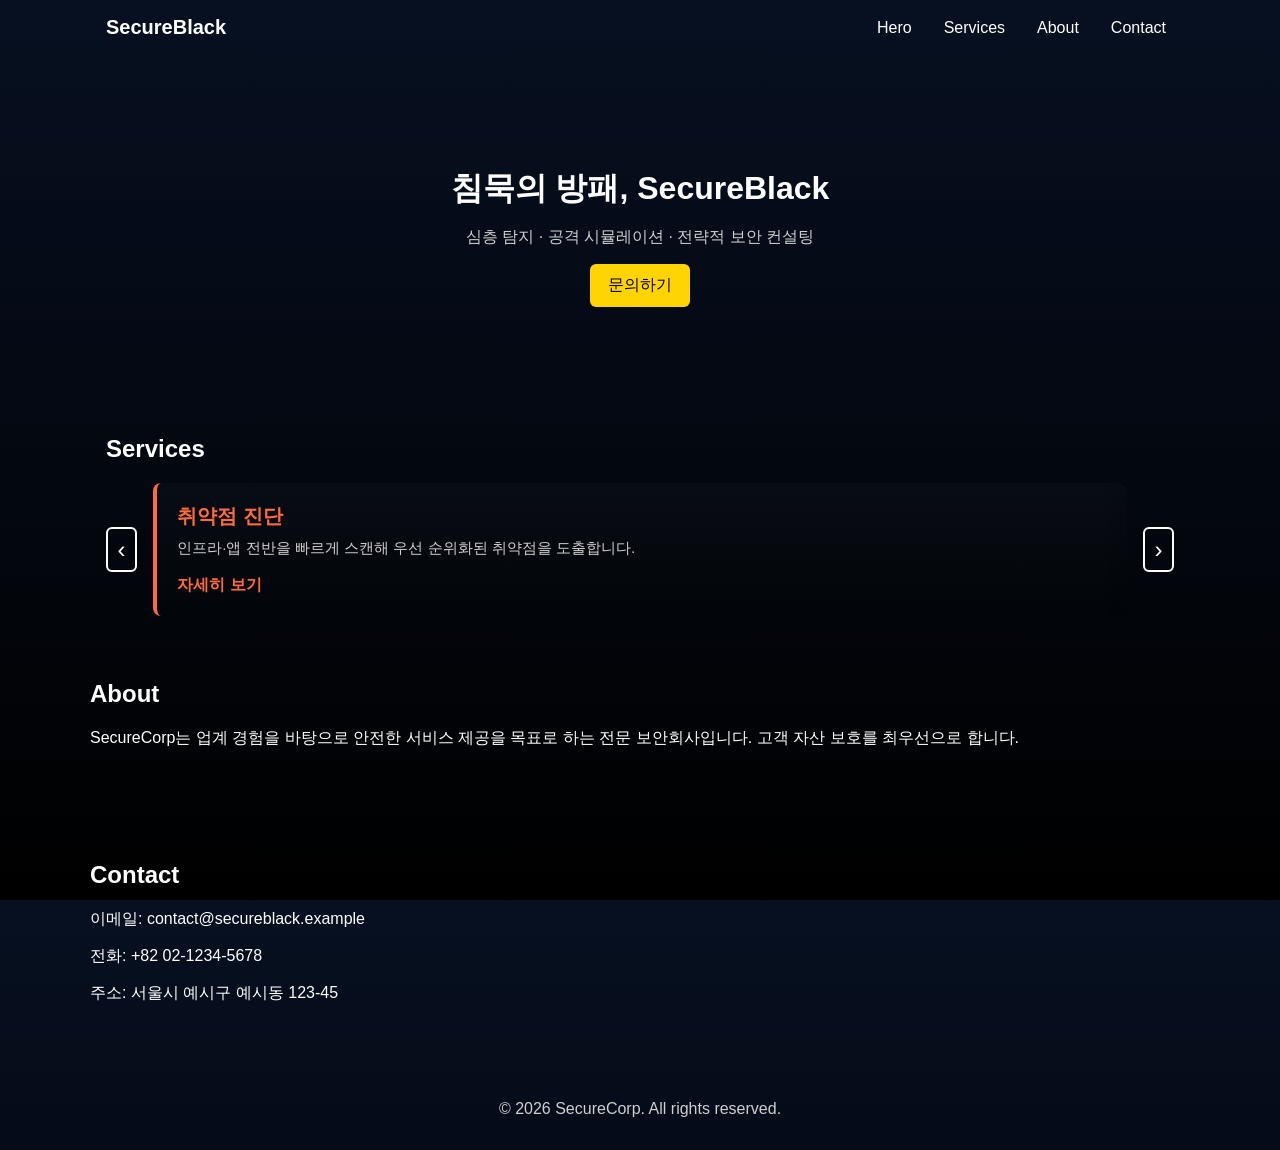
==== index.html @ bcd44a54 "plan agent 기능 활용" ====
<!doctype html>
<html lang="ko">
  <head>
  <meta charset="utf-8" />
  <meta name="viewport" content="width=device-width,initial-scale=1" />
  <title>SecureBlack - 보안 전문 회사</title>
  <link rel="stylesheet" href="style.css">
</head>
<body>
  <header class="site-header">
    <div class="container nav-row">
      <a href="index.html#hero" class="logo">SecureBlack</a>
      <button id="nav-toggle" class="nav-toggle" aria-label="메뉴 열기" aria-expanded="false">☰</button>
      <nav id="site-nav" class="site-nav">
        <ul>
          <li><a href="#hero">Hero</a></li>
          <li><a href="#services">Services</a></li>
          <li><a href="#about">About</a></li>
          <li><a href="#contact">Contact</a></li>
        </ul>
      </nav>
    </div>
  </header>

  <main>
    <section id="hero" class="hero">
      <div class="container">
        <h1>침묵의 방패, SecureBlack</h1>
        <p class="lead">심층 탐지 · 공격 시뮬레이션 · 전략적 보안 컨설팅</p>
        <a class="btn primary" href="#contact">문의하기</a>
      </div>
    </section>

    <section id="services" class="services container">
      <h2>Services</h2>
      <div class="carousel">
        <button class="carousel-btn carousel-prev" aria-label="이전 서비스">‹</button>
        <div class="carousel-track">
          <div class="cards-inner">
            <article class="card card--vuln">
              <h3>취약점 진단</h3>
              <p>인프라·앱 전반을 빠르게 스캔해 우선 순위화된 취약점을 도출합니다.</p>
              <a href="vuln.html" class="detail">자세히 보기</a>
            </article>

            <article class="card card--pentest">
              <h3>모의해킹</h3>
              <p>공격 시나리오 기반의 침투 검증으로 방어선을 시험합니다.</p>
              <a href="pentest.html" class="detail">자세히 보기</a>
            </article>

            <article class="card card--consult">
              <h3>보안 컨설팅</h3>
              <p>비즈니스 맞춤형 보안 전략과 실행 계획을 설계합니다.</p>
              <a href="consult.html" class="detail">자세히 보기</a>
            </article>
          </div>
        </div>
        <button class="carousel-btn carousel-next" aria-label="다음 서비스">›</button>
      </div>
    </section>

    <section id="about" class="about container">
      <h2>About</h2>
      <p>SecureCorp는 업계 경험을 바탕으로 안전한 서비스 제공을 목표로 하는 전문 보안회사입니다. 고객 자산 보호를 최우선으로 합니다.</p>
    </section>

    <section id="contact" class="contact container">
      <h2>Contact</h2>
      <p>이메일: contact@secureblack.example</p>
      <p>전화: +82 02-1234-5678</p>
      <p>주소: 서울시 예시구 예시동 123-45</p>
    </section>
  </main>

  <footer class="site-footer">
    <div class="container">© 2026 SecureCorp. All rights reserved.</div>
  </footer>

  <!-- Modal template -->
  <!-- modal removed: details are on separate pages -->

  <script src="script.js"></script>
</body>
</html>
---- style.css ----
:root{
  /* High-contrast palette */
  --bg:#000000;        /* page background */
  --card:#0b0b0b;      /* card / panel background */
  --muted:#cfcfcf;     /* secondary text (light gray) */
  --accent:#ffd400;    /* vivid yellow accent for CTAs */
  --accent-2:#00e5ff;  /* vivid cyan for links */
  --text:#ffffff;      /* primary text (white) */
  --vuln:#ff6b3d;      /* orange for vuln */
  --pentest:#ff3b7f;   /* pink/magenta for pentest */
  --consult:#7aff5a;   /* lime for consult */
}
*{box-sizing:border-box}
html,body{height:100%;margin:0;font-family:Inter,Segoe UI,Helvetica,Arial,sans-serif;background:linear-gradient(180deg,#071021 0%,var(--bg) 100%);color:var(--text);}
.container{max-width:1100px;margin:0 auto;padding:1rem}

.site-header{background:transparent;position:sticky;top:0;z-index:40}
.nav-row{display:flex;align-items:center;gap:1rem;justify-content:space-between}
.logo{font-weight:700;font-size:1.25rem;color:var(--text);text-decoration:none}
.logo:visited{color:var(--text)}
.site-nav ul{list-style:none;margin:0;padding:0;display:flex;gap:1rem}
.site-nav a{color:var(--text);text-decoration:none;padding:.5rem}

.nav-toggle{display:none;background:transparent;border:0;color:var(--text);font-size:1.25rem}

.hero{padding:6rem 0;text-align:center}
.hero h1{font-size:2rem;margin:0 0 .5rem}
.lead{color:var(--muted);margin-bottom:1rem}
.btn{display:inline-block;padding:.7rem 1.1rem;border-radius:6px;text-decoration:none}
.btn.primary{background:var(--accent);color:#000}

.services h2,.about h2,.contact h2{margin-top:0}
.cards{display:grid;grid-template-columns:repeat(3,1fr);gap:1rem;margin-top:1rem}

/* Carousel: show single card with arrows */
.carousel{display:flex;align-items:center;gap:1rem;position:relative;margin-top:1rem}
.carousel-track{overflow:hidden;flex:1}
.cards-inner{display:flex;transition:transform .4s ease}
.cards-inner .card{min-width:100%;max-width:680px;margin:0 auto}
.carousel-btn{background:transparent;border:2px solid var(--text);color:var(--text);padding:.4rem .6rem;border-radius:6px;font-size:1.5rem;cursor:pointer}
.carousel-btn:focus{outline:3px solid var(--accent);}

/* Adjust card sizing and text for clarity */
.card{padding:1.5rem;border-radius:10px}
.card h3{font-size:1.25rem}
.card p{font-size:.95rem}
.card{background:linear-gradient(180deg,rgba(255,255,255,0.02),rgba(0,0,0,0.06));padding:1.25rem;border-radius:8px;box-shadow:0 6px 18px rgba(3,8,15,0.4);transition:transform .18s ease,box-shadow .18s ease,background .18s ease;border-left:4px solid transparent}
.card h3{margin:0 0 .5rem}
.card p{color:var(--muted);margin:0 0 1rem}
.card .detail{color:var(--accent-2);text-decoration:none;font-weight:600}

/* Per-card accent colors (high-contrast) */
.card--vuln{border-left-color:var(--vuln)}
.card--vuln .detail{color:var(--vuln)}
.card--vuln h3{color:var(--vuln)}

.card--pentest{border-left-color:var(--pentest)}
.card--pentest .detail{color:var(--pentest)}
.card--pentest h3{color:var(--pentest)}

.card--consult{border-left-color:var(--consult)}
.card--consult .detail{color:var(--consult)}
.card--consult h3{color:var(--consult)}

/* Hover effect for cards */
.card:hover{transform:translateY(-8px);box-shadow:0 18px 40px rgba(3,8,15,0.6);background:linear-gradient(180deg,rgba(255,255,255,0.03),rgba(255,255,255,0.01))}

/* Hover glow using accent color */
.card--vuln:hover{box-shadow:0 18px 40px rgba(255,107,61,0.12),0 6px 18px rgba(0,0,0,0.6)}
.card--pentest:hover{box-shadow:0 18px 40px rgba(255,59,127,0.12),0 6px 18px rgba(0,0,0,0.6)}
.card--consult:hover{box-shadow:0 18px 40px rgba(122,255,90,0.12),0 6px 18px rgba(0,0,0,0.6)}

/* Modal */
.modal{position:fixed;inset:0;display:none;align-items:center;justify-content:center}
.modal[aria-hidden="false"]{display:flex}
.modal-backdrop{position:absolute;inset:0;background:rgba(0,0,0,0.6)}
.modal-panel{position:relative;background:var(--card);padding:1.25rem;border-radius:8px;max-width:720px;z-index:10;color:var(--text);box-shadow:0 10px 40px rgba(2,6,12,0.7)}
.modal-close{position:absolute;right:.5rem;top:.5rem;background:transparent;border:0;color:var(--muted);font-size:1.1rem}

.about,.contact{padding:3rem 0}
.site-footer{padding:1rem 0;text-align:center;color:var(--muted)}

/* Responsive */
@media (max-width:900px){
  .cards{grid-template-columns:repeat(2,1fr)}
  .cards-inner .card{max-width:560px}
}
@media (max-width:700px){
  .cards{grid-template-columns:1fr}
  .site-nav{position:absolute;right:1rem;top:64px;background:rgba(5,10,15,0.8);backdrop-filter:blur(6px);border-radius:8px;padding:.5rem;display:none}
  .site-nav.open{display:block}
  .site-nav ul{flex-direction:column}
  .nav-toggle{display:block}
  .container{padding:1rem}
  .hero{padding:4rem 0}
  .carousel-btn{padding:.35rem .5rem;font-size:1.25rem}
}
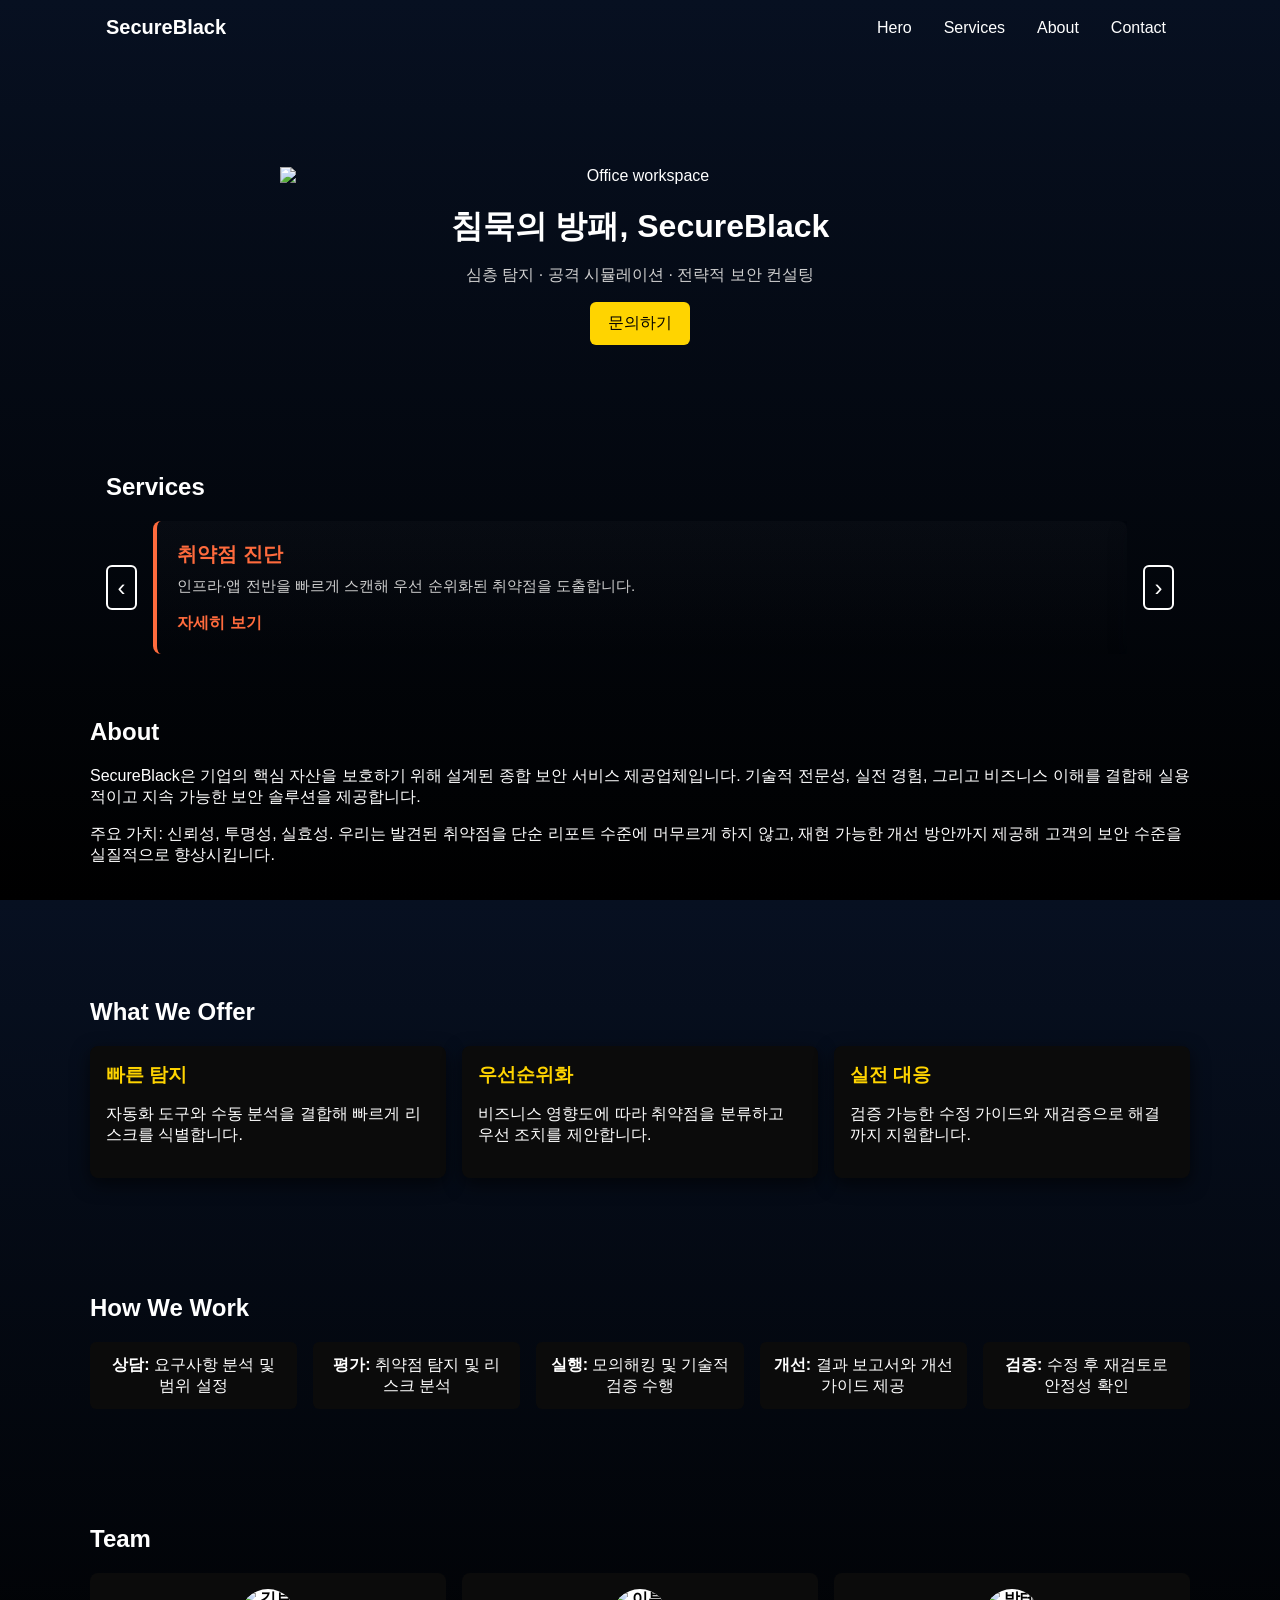
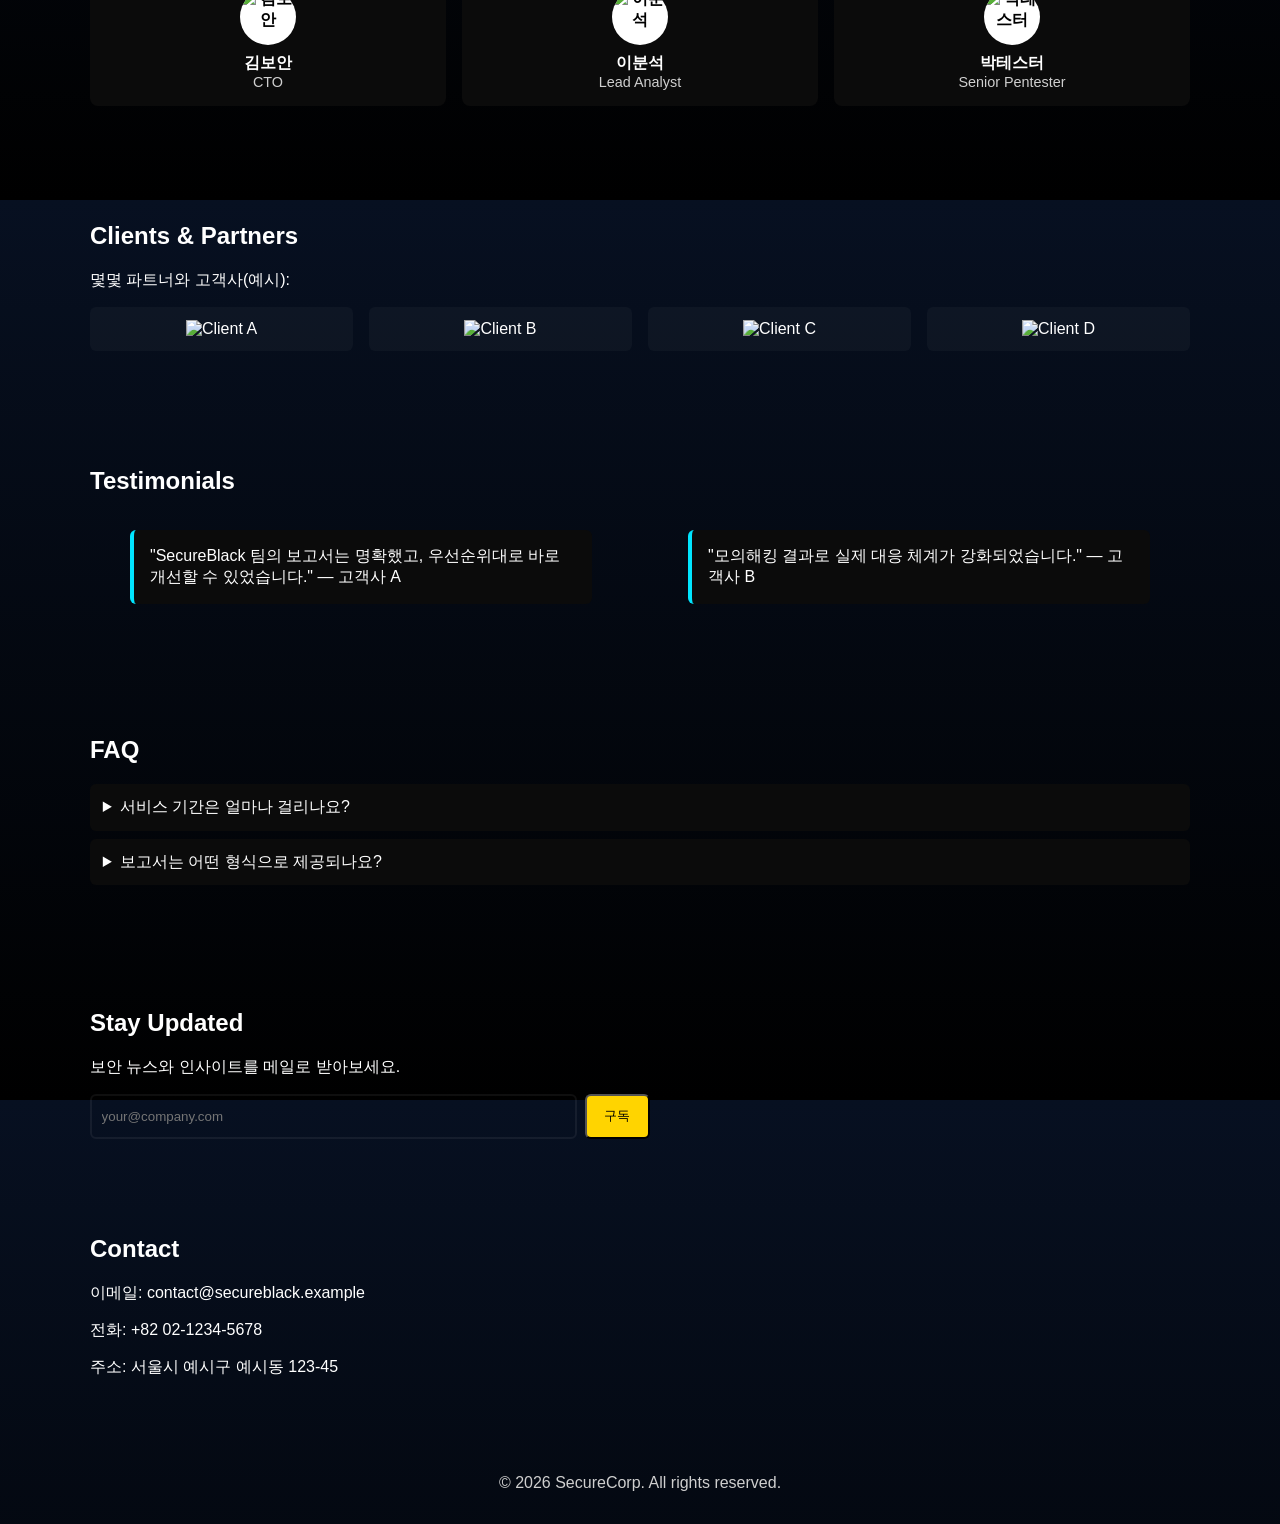
==== commit 30f39bb1: "디테일 추가 변경" ====
--- a/index.html
+++ b/index.html
@@ -25,6 +25,7 @@
   <main>
     <section id="hero" class="hero">
       <div class="container">
+        <img class="hero-illustration" src="https://images.unsplash.com/photo-1522071820081-009f0129c71c?auto=format&fit=crop&w=1200&q=80" alt="Office workspace" />
         <h1>침묵의 방패, SecureBlack</h1>
         <p class="lead">심층 탐지 · 공격 시뮬레이션 · 전략적 보안 컨설팅</p>
         <a class="btn primary" href="#contact">문의하기</a>
@@ -62,7 +63,86 @@
 
     <section id="about" class="about container">
       <h2>About</h2>
-      <p>SecureCorp는 업계 경험을 바탕으로 안전한 서비스 제공을 목표로 하는 전문 보안회사입니다. 고객 자산 보호를 최우선으로 합니다.</p>
+      <p>SecureBlack은 기업의 핵심 자산을 보호하기 위해 설계된 종합 보안 서비스 제공업체입니다. 기술적 전문성, 실전 경험, 그리고 비즈니스 이해를 결합해 실용적이고 지속 가능한 보안 솔루션을 제공합니다.</p>
+      <p>주요 가치: 신뢰성, 투명성, 실효성. 우리는 발견된 취약점을 단순 리포트 수준에 머무르게 하지 않고, 재현 가능한 개선 방안까지 제공해 고객의 보안 수준을 실질적으로 향상시킵니다.</p>
+    </section>
+
+    <section id="features" class="features container">
+      <h2>What We Offer</h2>
+      <div class="features-grid">
+        <div class="feature">
+          <h3>빠른 탐지</h3>
+          <p>자동화 도구와 수동 분석을 결합해 빠르게 리스크를 식별합니다.</p>
+        </div>
+        <div class="feature">
+          <h3>우선순위화</h3>
+          <p>비즈니스 영향도에 따라 취약점을 분류하고 우선 조치를 제안합니다.</p>
+        </div>
+        <div class="feature">
+          <h3>실전 대응</h3>
+          <p>검증 가능한 수정 가이드와 재검증으로 해결까지 지원합니다.</p>
+        </div>
+      </div>
+    </section>
+
+    <section id="process" class="process container">
+      <h2>How We Work</h2>
+      <ol class="process-steps">
+        <li><strong>상담:</strong> 요구사항 분석 및 범위 설정</li>
+        <li><strong>평가:</strong> 취약점 탐지 및 리스크 분석</li>
+        <li><strong>실행:</strong> 모의해킹 및 기술적 검증 수행</li>
+        <li><strong>개선:</strong> 결과 보고서와 개선 가이드 제공</li>
+        <li><strong>검증:</strong> 수정 후 재검토로 안정성 확인</li>
+      </ol>
+    </section>
+
+    <section id="team" class="team container">
+      <h2>Team</h2>
+      <div class="team-grid">
+        <div class="member"><div class="avatar"><img src="https://images.unsplash.com/photo-1544005313-94ddf0286df2?auto=format&fit=crop&w=200&q=80" alt="김보안"></div><p class="name">김보안</p><p class="role">CTO</p></div>
+        <div class="member"><div class="avatar"><img src="https://images.unsplash.com/photo-1524504388940-b1c1722653e1?auto=format&fit=crop&w=200&q=80" alt="이분석"></div><p class="name">이분석</p><p class="role">Lead Analyst</p></div>
+        <div class="member"><div class="avatar"><img src="https://images.unsplash.com/photo-1544723795-3fb6469f5b39?auto=format&fit=crop&w=200&q=80" alt="박테스터"></div><p class="name">박테스터</p><p class="role">Senior Pentester</p></div>
+      </div>
+    </section>
+
+    <section id="clients" class="clients container">
+      <h2>Clients & Partners</h2>
+      <p class="muted">몇몇 파트너와 고객사(예시):</p>
+      <div class="clients-grid">
+        <div class="client-logo"><img src="https://images.unsplash.com/photo-1507679799987-c73779587ccf?auto=format&fit=crop&w=400&q=80" alt="Client A"></div>
+        <div class="client-logo"><img src="https://images.unsplash.com/photo-1497366216548-37526070297c?auto=format&fit=crop&w=400&q=80" alt="Client B"></div>
+        <div class="client-logo"><img src="https://images.unsplash.com/photo-1551836022-d5d88e9218df?auto=format&fit=crop&w=400&q=80" alt="Client C"></div>
+        <div class="client-logo"><img src="https://images.unsplash.com/photo-1485217988980-11786ced9454?auto=format&fit=crop&w=400&q=80" alt="Client D"></div>
+      </div>
+    </section>
+
+    <section id="testimonials" class="testimonials container">
+      <h2>Testimonials</h2>
+      <div class="testi-grid">
+        <blockquote>"SecureBlack 팀의 보고서는 명확했고, 우선순위대로 바로 개선할 수 있었습니다." — 고객사 A</blockquote>
+        <blockquote>"모의해킹 결과로 실제 대응 체계가 강화되었습니다." — 고객사 B</blockquote>
+      </div>
+    </section>
+
+    <section id="faq" class="faq container">
+      <h2>FAQ</h2>
+      <details>
+        <summary>서비스 기간은 얼마나 걸리나요?</summary>
+        <p>평균 프로젝트는 범위에 따라 2주에서 8주 사이입니다. 상세 견적은 상담 후 제공됩니다.</p>
+      </details>
+      <details>
+        <summary>보고서는 어떤 형식으로 제공되나요?</summary>
+        <p>우리는 기술 리포트와 경영진용 요약(Executive Summary)을 함께 제공합니다.</p>
+      </details>
+    </section>
+
+    <section id="newsletter" class="newsletter container">
+      <h2>Stay Updated</h2>
+      <p class="muted">보안 뉴스와 인사이트를 메일로 받아보세요.</p>
+      <form class="newsletter-form" action="#">
+        <input type="email" placeholder="your@company.com" aria-label="이메일 입력">
+        <button class="btn primary">구독</button>
+      </form>
     </section>
 
     <section id="contact" class="contact container">
--- a/style.css
+++ b/style.css
@@ -24,6 +24,10 @@
 .nav-toggle{display:none;background:transparent;border:0;color:var(--text);font-size:1.25rem}
 
 .hero{padding:6rem 0;text-align:center}
+.hero-illustration{max-width:720px;width:100%;height:auto;margin:0 auto 1.25rem;display:block}
+/* Ensure photos keep aspect and cover area where needed */
+.hero-illustration, .detail-hero, .client-logo img{object-fit:cover}
+.avatar img{object-fit:cover}
 .hero h1{font-size:2rem;margin:0 0 .5rem}
 .lead{color:var(--muted);margin-bottom:1rem}
 .btn{display:inline-block;padding:.7rem 1.1rem;border-radius:6px;text-decoration:none}
@@ -80,10 +84,57 @@
 .about,.contact{padding:3rem 0}
 .site-footer{padding:1rem 0;text-align:center;color:var(--muted)}
 
+/* Features */
+.features{padding:3rem 0}
+.features-grid{display:grid;grid-template-columns:repeat(3,1fr);gap:1rem;margin-top:1rem}
+.feature{background:var(--card);padding:1rem;border-radius:8px;color:var(--text);box-shadow:0 6px 18px rgba(0,0,0,0.6)}
+.feature h3{margin:0 0 .5rem;color:var(--accent)}
+
+/* Process */
+.process{padding:3rem 0}
+.process-steps{list-style:none;padding:0;margin:0;display:grid;grid-template-columns:repeat(5,1fr);gap:1rem}
+.process-steps li{background:var(--card);padding:.8rem;border-radius:6px;text-align:center}
+
+/* Team */
+.team{padding:3rem 0}
+.team-grid{display:flex;gap:1rem}
+.member{background:var(--card);padding:1rem;border-radius:8px;text-align:center;flex:1}
+.avatar{width:56px;height:56px;border-radius:50%;background:var(--text);color:#000;display:flex;align-items:center;justify-content:center;margin:0 auto 0.5rem;font-weight:700}
+.avatar img{width:56px;height:56px;border-radius:50%;display:block}
+.name{margin:0;font-weight:700}
+.role{margin:0;color:var(--muted);font-size:.9rem}
+
+/* Clients */
+.clients{padding:3rem 0}
+.clients-grid{display:grid;grid-template-columns:repeat(4,1fr);gap:1rem;margin-top:1rem}
+.client-logo{background:rgba(255,255,255,0.03);padding:.8rem;border-radius:6px;text-align:center}
+.client-logo img{max-width:100%;height:auto;display:inline-block}
+
+.detail-hero{width:100%;height:auto;display:block;margin-bottom:1rem;border-radius:8px}
+
+/* Testimonials */
+.testimonials{padding:3rem 0}
+.testi-grid{display:grid;grid-template-columns:repeat(2,1fr);gap:1rem}
+.testi-grid blockquote{background:var(--card);padding:1rem;border-left:4px solid var(--accent-2);border-radius:6px}
+
+/* FAQ */
+.faq{padding:3rem 0}
+.faq details{background:var(--card);padding:.8rem;border-radius:6px;margin-bottom:.5rem}
+.faq summary{cursor:pointer}
+
+/* Newsletter */
+.newsletter{padding:3rem 0}
+.newsletter-form{display:flex;gap:.5rem;max-width:560px}
+.newsletter-form input[type="email"]{flex:1;padding:.6rem;border-radius:6px;border:2px solid rgba(255,255,255,0.06);background:transparent;color:var(--text)}
+
+
 /* Responsive */
 @media (max-width:900px){
   .cards{grid-template-columns:repeat(2,1fr)}
   .cards-inner .card{max-width:560px}
+  .features-grid{grid-template-columns:repeat(2,1fr)}
+  .process-steps{grid-template-columns:repeat(3,1fr)}
+  .clients-grid{grid-template-columns:repeat(2,1fr)}
 }
 @media (max-width:700px){
   .cards{grid-template-columns:1fr}
@@ -95,3 +146,12 @@
   .hero{padding:4rem 0}
   .carousel-btn{padding:.35rem .5rem;font-size:1.25rem}
 }
+
+@media (max-width:500px){
+  .features-grid{grid-template-columns:1fr}
+  .process-steps{grid-template-columns:1fr}
+  .team-grid{flex-direction:column}
+  .clients-grid{grid-template-columns:1fr}
+  .testi-grid{grid-template-columns:1fr}
+  .newsletter-form{flex-direction:column}
+}
